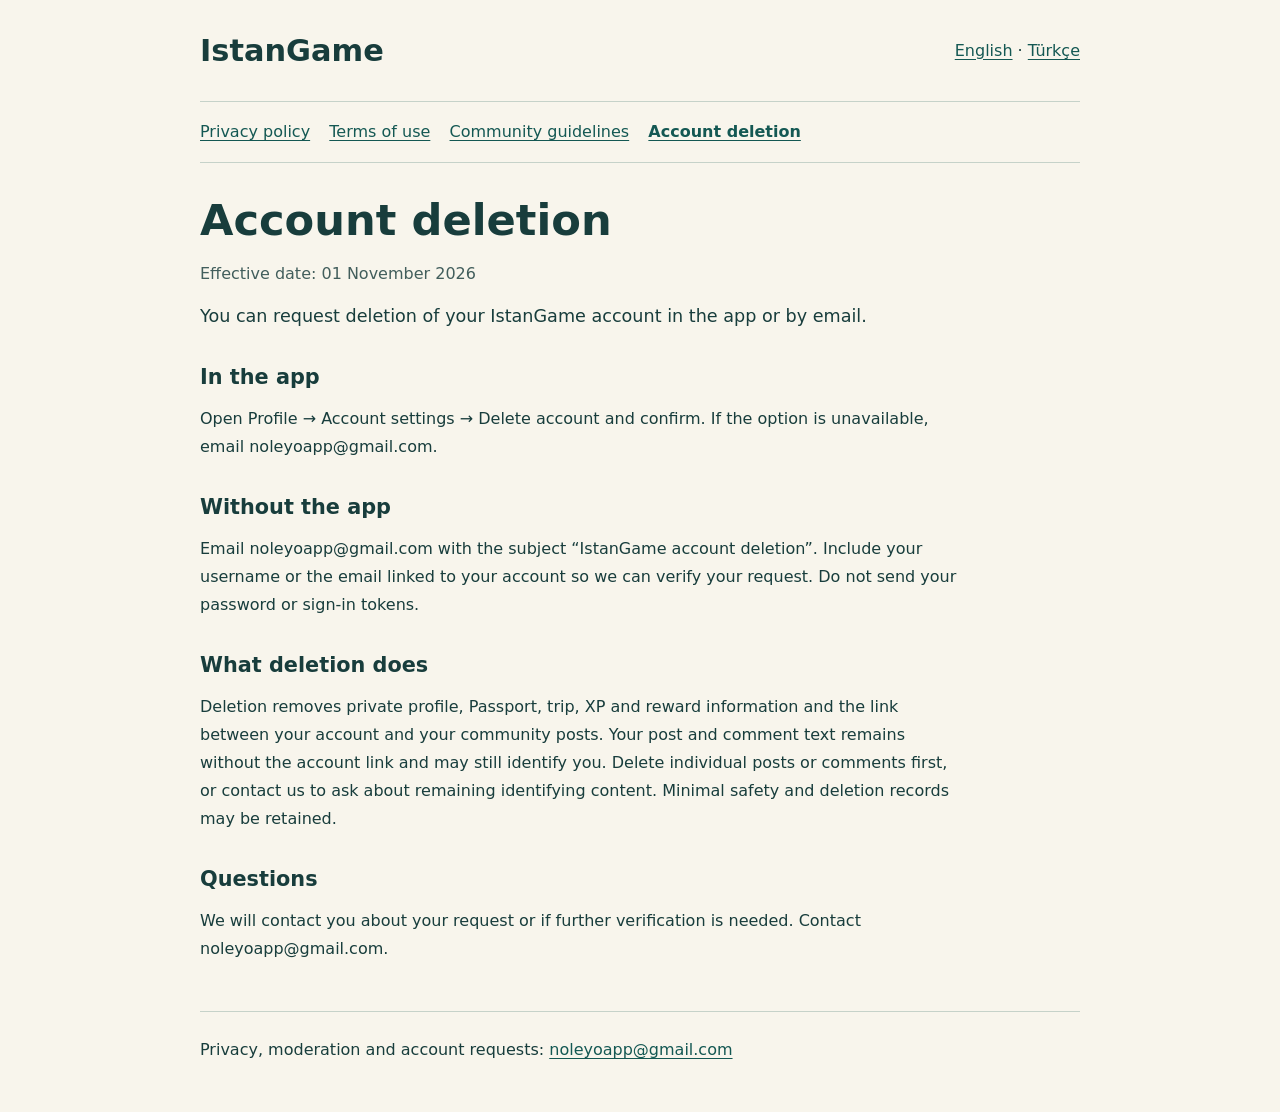
==== en/delete-account.html @ fb1da009 "Publish IstanGame policy pages" ====
<!doctype html>
<html lang="en" dir="ltr">
<head>
<meta charset="utf-8">
<meta name="viewport" content="width=device-width,initial-scale=1">
<meta http-equiv="Content-Security-Policy" content="default-src 'none'; style-src 'self'; base-uri 'none'; form-action 'none'">

<title>Account deletion · IstanGame</title>
<link rel="stylesheet" href="../style.css">
</head>
<body>
<header><bdi class="brand" dir="ltr">IstanGame</bdi><div class="languages"><a lang="en" hreflang="en" href="../en/delete-account.html">English</a> · <a lang="tr" hreflang="tr" href="../tr/delete-account.html">Türkçe</a></div></header>

<nav aria-label="IstanGame policies"><a href="privacy.html">Privacy policy</a>
<a href="terms.html">Terms of use</a>
<a href="community.html">Community guidelines</a>
<a href="delete-account.html" aria-current="page">Account deletion</a></nav>
<main>
<h1>Account deletion</h1>
<p class="date">Effective date: 01 November 2026</p>
<p class="intro">You can request deletion of your IstanGame account in the app or by email.</p>
<section>
<h2>In the app</h2>
<p>Open Profile → Account settings → Delete account and confirm. If the option is unavailable, email noleyoapp@gmail.com.</p>
</section>
<section>
<h2>Without the app</h2>
<p>Email noleyoapp@gmail.com with the subject “IstanGame account deletion”. Include your username or the email linked to your account so we can verify your request. Do not send your password or sign-in tokens.</p>
</section>
<section>
<h2>What deletion does</h2>
<p>Deletion removes private profile, Passport, trip, XP and reward information and the link between your account and your community posts. Your post and comment text remains without the account link and may still identify you. Delete individual posts or comments first, or contact us to ask about remaining identifying content. Minimal safety and deletion records may be retained.</p>
</section>
<section>
<h2>Questions</h2>
<p>We will contact you about your request or if further verification is needed. Contact noleyoapp@gmail.com.</p>
</section>
</main>
<footer>Privacy, moderation and account requests: <a href="mailto:noleyoapp%40gmail.com">noleyoapp@gmail.com</a></footer>
</body>
</html>
---- style.css ----
:root {
  color-scheme: light;
  font:
    100%/1.75 system-ui,
    sans-serif;
  color: #183d3c;
  background: #f8f5ec;
}
* {
  box-sizing: border-box;
}
body {
  max-inline-size: 58rem;
  margin: auto;
  padding: 1.5rem;
}
header {
  display: flex;
  align-items: center;
  justify-content: space-between;
  gap: 1rem;
  flex-wrap: wrap;
}
.brand {
  font-size: 1.9rem;
  font-weight: 800;
}
a {
  color: #145853;
  text-underline-offset: 0.2em;
  overflow-wrap: anywhere;
}
a:focus-visible {
  outline: 3px solid #a25300;
  outline-offset: 4px;
}
nav {
  display: flex;
  flex-wrap: wrap;
  gap: 0.6rem 1.2rem;
  margin-block: 1.5rem 2rem;
  padding-block: 1rem;
  border-block: 1px solid #c6d2c9;
}
[aria-current='page'] {
  font-weight: 800;
}
main {
  max-inline-size: 48rem;
}
h1 {
  font-size: clamp(1.9rem, 5vw, 2.7rem);
  line-height: 1.2;
  margin-block-end: 0.5rem;
}
h2 {
  font-size: 1.3rem;
  line-height: 1.4;
  margin-block: 2rem 0.5rem;
}
p {
  margin-block: 0.8rem;
  overflow-wrap: anywhere;
}
.intro {
  font-size: 1.1rem;
}
.date {
  color: #425e5c;
}
.draft {
  background: #fff0c9;
  border-inline-start: 0.3rem solid #935b06;
  padding: 1rem;
  margin-block: 1.3rem;
  color: #593807;
  font-weight: 650;
}
li {
  margin-block: 0.7rem;
}
footer {
  border-block-start: 1px solid #c6d2c9;
  margin-block-start: 3rem;
  padding-block: 1.5rem;
  overflow-wrap: anywhere;
}
@media print {
  body {
    max-inline-size: none;
    background: white;
    color: black;
  }
  nav,
  .languages {
    display: none;
  }
}
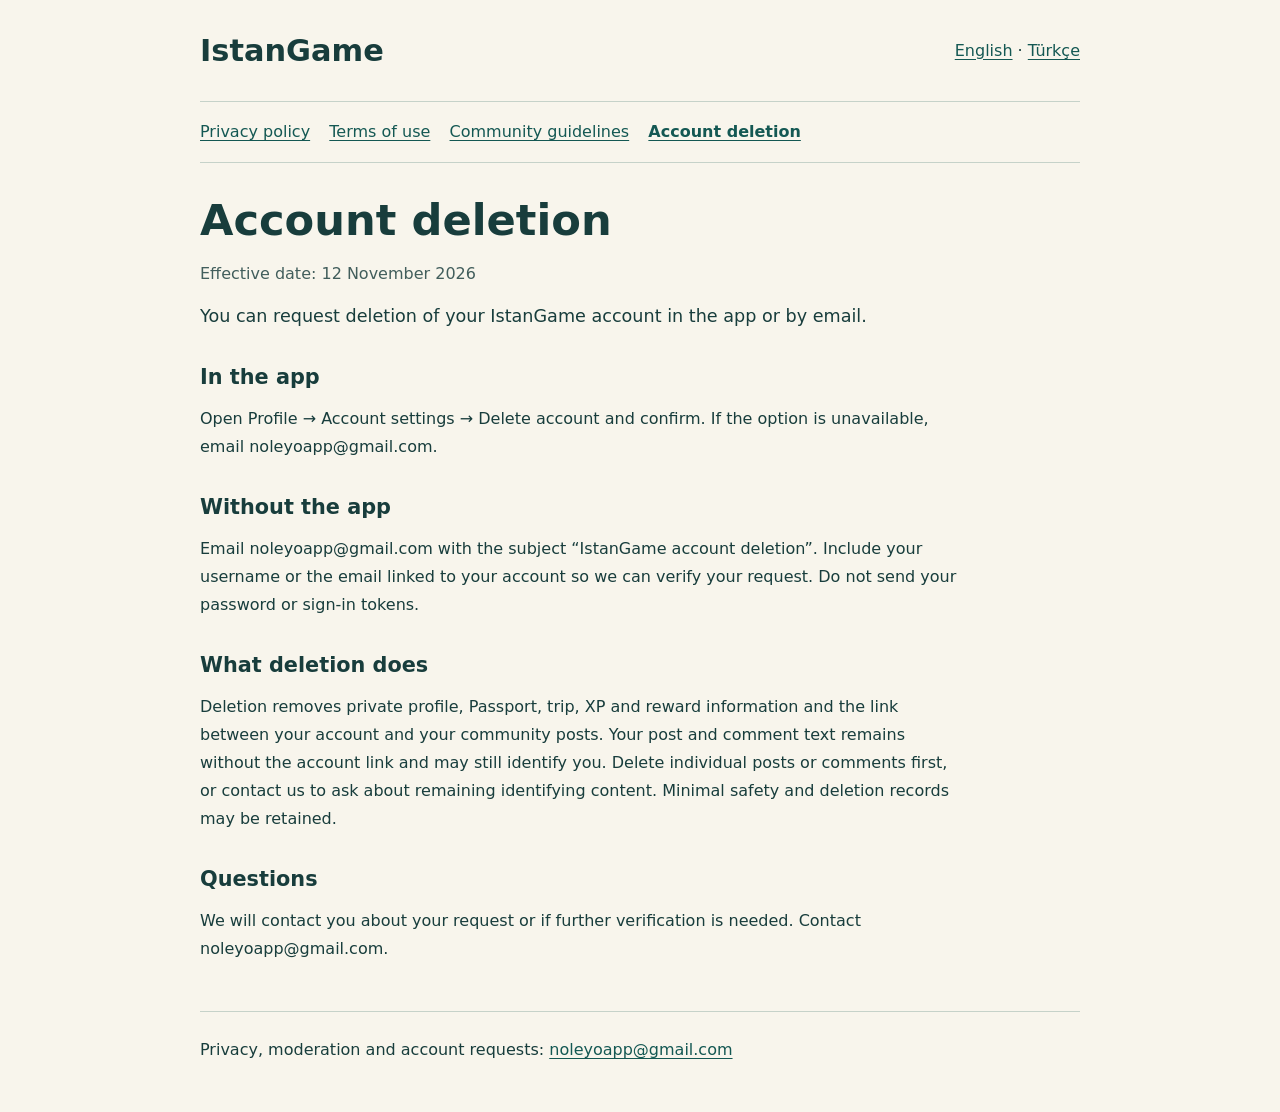
==== commit 92d06719: "Set policy effective dates to November 12" ====
--- a/en/delete-account.html
+++ b/en/delete-account.html
@@ -17,7 +17,7 @@
 <a href="delete-account.html" aria-current="page">Account deletion</a></nav>
 <main>
 <h1>Account deletion</h1>
-<p class="date">Effective date: 01 November 2026</p>
+<p class="date">Effective date: 12 November 2026</p>
 <p class="intro">You can request deletion of your IstanGame account in the app or by email.</p>
 <section>
 <h2>In the app</h2>
